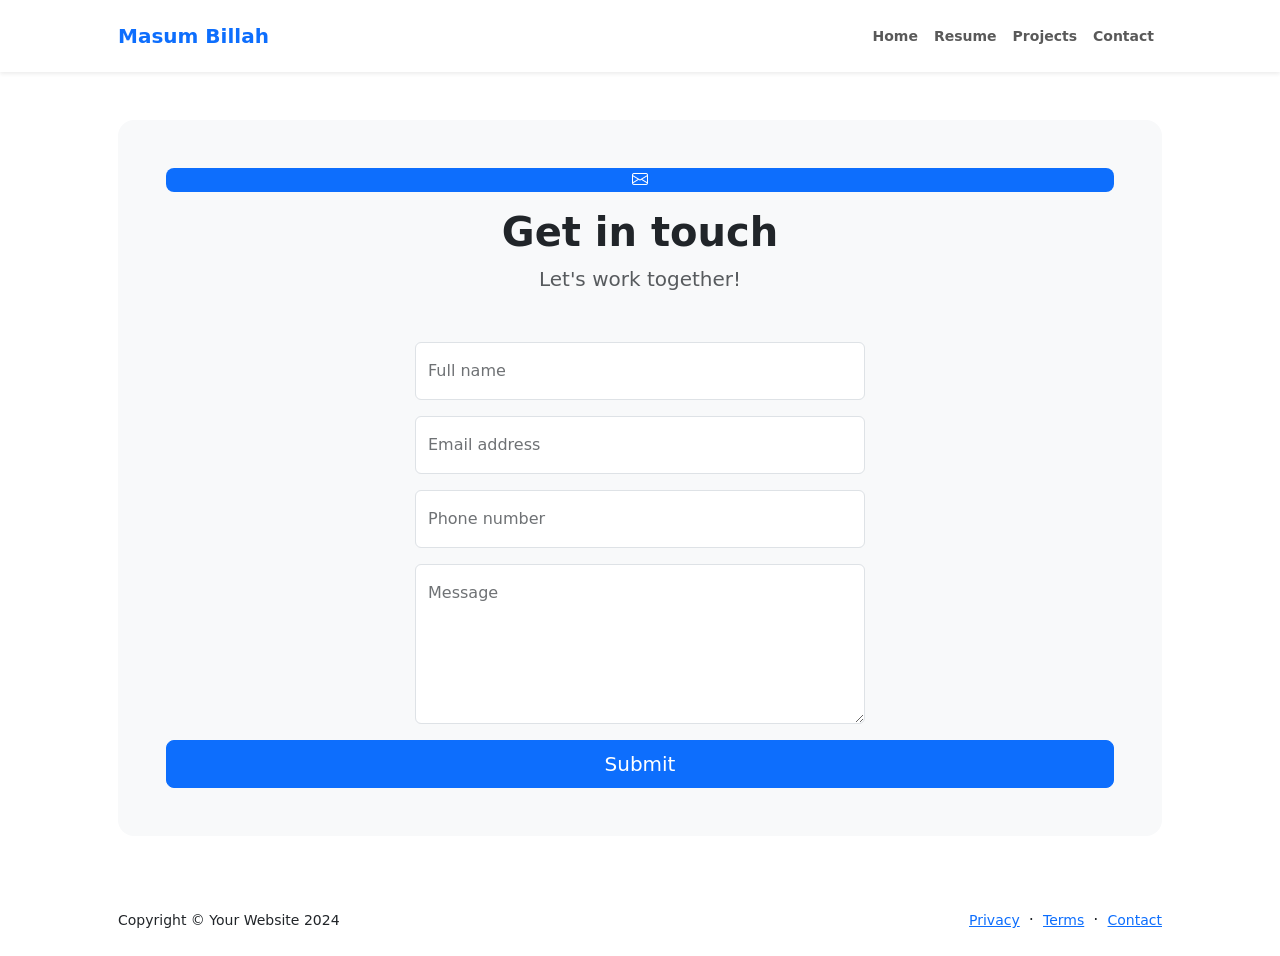
==== contact.html @ 72247282 "Portfolio Web" ====
<!DOCTYPE html>
<html lang="en">
<head>
    <meta charset="UTF-8">
    <meta name="viewport" content="width=device-width, initial-scale=1.0">
    <title>Masum Billah</title>
    <link rel="icon" type="image/x-icon" href="assets/favicon.ico" />
    <link rel="stylesheet" href="./bootstrap.css">
    <link href="https://cdn.jsdelivr.net/npm/bootstrap-icons@1.8.1/font/bootstrap-icons.css" rel="stylesheet" />
</head>
<body class="d-flex flex-column">

    <main>
    <!-- Navigation-->
    <nav class="navbar shadow-sm sticky-top navbar-expand-lg navbar-light bg-white py-3">
        <div class="container px-5">
            <a class="navbar-brand" href="index.html"><span class="fw-bolder text-primary">Masum Billah</span></a>
            <button class="navbar-toggler" type="button" data-bs-toggle="collapse" data-bs-target="#navbarSupportedContent" aria-controls="navbarSupportedContent" aria-expanded="false" aria-label="Toggle navigation"><span class="navbar-toggler-icon"></span></button>
            <div class="collapse navbar-collapse" id="navbarSupportedContent">
                <ul class="navbar-nav ms-auto mb-2 mb-lg-0 small fw-bolder">
                    <li class="nav-item"><a class="nav-link" href="index.html">Home</a></li>
                    <li class="nav-item"><a class="nav-link" href="resume.html">Resume</a></li>
                    <li class="nav-item"><a class="nav-link" href="projects.html">Projects</a></li>
                    <li class="nav-item"><a class="nav-link" href="contact.html">Contact</a></li>
                </ul>
            </div>
        </div>
    </nav>


    
    <section class="py-5">
        <div class="container px-5">
             <!-- Contact form-->
             <div class="bg-light rounded-4 py-5 px-4 px-md-5">
                <div class="text-center mb-5">
                    <div class="feature bg-primary bg-gradient-primary-to-secondary text-white rounded-3 mb-3"><i class="bi bi-envelope"></i></div>
                    <h1 class="fw-bolder">Get in touch</h1>
                    <p class="lead fw-normal text-muted mb-0">Let's work together!</p>
                </div>
                <div class="row gx-5 justify-content-center">
                    <div class="col-lg-8 col-xl-6">

                        <form id="contactForm">
                            <!-- Name input-->
                            <div class="form-floating mb-3">
                                <input class="form-control" id="name" type="text" placeholder="Enter your name..."/>
                                <label for="name">Full name</label>
                            </div>
                            <!-- Email address input-->
                            <div class="form-floating mb-3">
                                <input class="form-control" id="email" type="email" placeholder="name@example.com" />
                                <label for="email">Email address</label>
                            </div>
                            <!-- Phone number input-->
                            <div class="form-floating mb-3">
                                <input class="form-control" id="phone" type="tel" placeholder="(123) 456-7890"/>
                                <label for="phone">Phone number</label>
                            </div>
                            <!-- Message input-->
                            <div class="form-floating mb-3">
                                <textarea class="form-control" id="message" type="text" placeholder="Enter your message here..." style="height: 10rem"></textarea>
                                <label for="message">Message</label>
                            </div>
                            </div>
                            <div class="d-grid"><button class="btn btn-primary btn-lg" id="submitButton" type="submit">Submit</button></div>
                        </form>
                    </div>
                </div>
            </div>
        </div>
    </section>    

    </main>
    <!-- Footer-->
    <footer class="bg-white py-4 mt-auto">
        <div class="container px-5">
            <div class="row align-items-center justify-content-between flex-column flex-sm-row">
                <div class="col-auto"><div class="small m-0">Copyright &copy; Your Website 2024</div></div>
                <div class="col-auto">
                    <a class="small" href="#!">Privacy</a>
                    <span class="mx-1">&middot;</span>
                    <a class="small" href="#!">Terms</a>
                    <span class="mx-1">&middot;</span>
                    <a class="small" href="#!">Contact</a>
                </div>
            </div>
        </div>
    </footer>

    <script src="./bootstrap.bundle.js"></script>
</body>
</html>
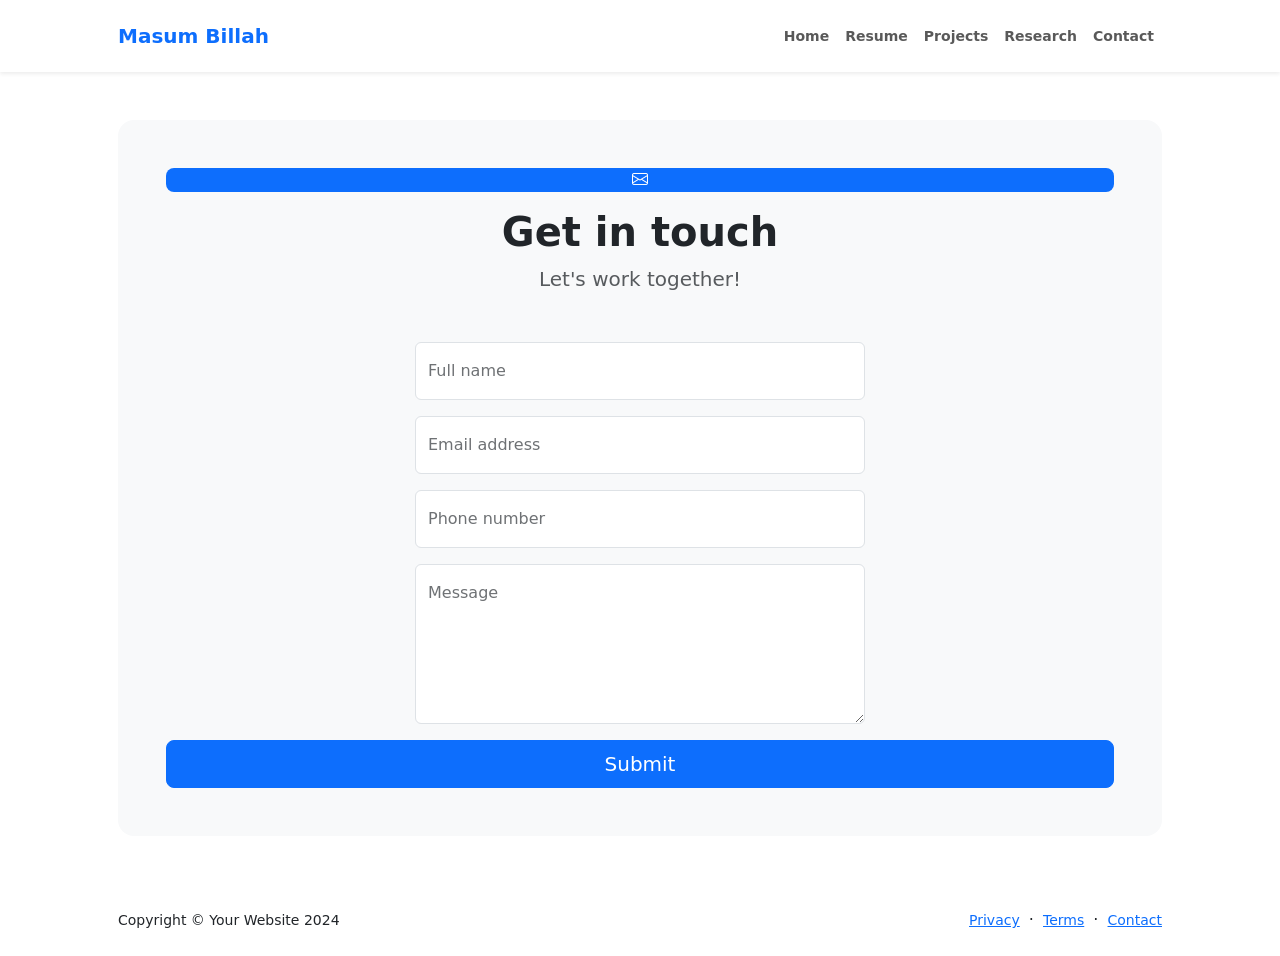
==== commit 6092e55c: "Add research publications to portfolio" ====
--- a/contact.html
+++ b/contact.html
@@ -21,6 +21,7 @@
                     <li class="nav-item"><a class="nav-link" href="index.html">Home</a></li>
                     <li class="nav-item"><a class="nav-link" href="resume.html">Resume</a></li>
                     <li class="nav-item"><a class="nav-link" href="projects.html">Projects</a></li>
+                    <li class="nav-item"><a class="nav-link" href="research.html">Research</a></li>
                     <li class="nav-item"><a class="nav-link" href="contact.html">Contact</a></li>
                 </ul>
             </div>
@@ -90,4 +91,4 @@
 
     <script src="./bootstrap.bundle.js"></script>
 </body>
-</html>+</html>
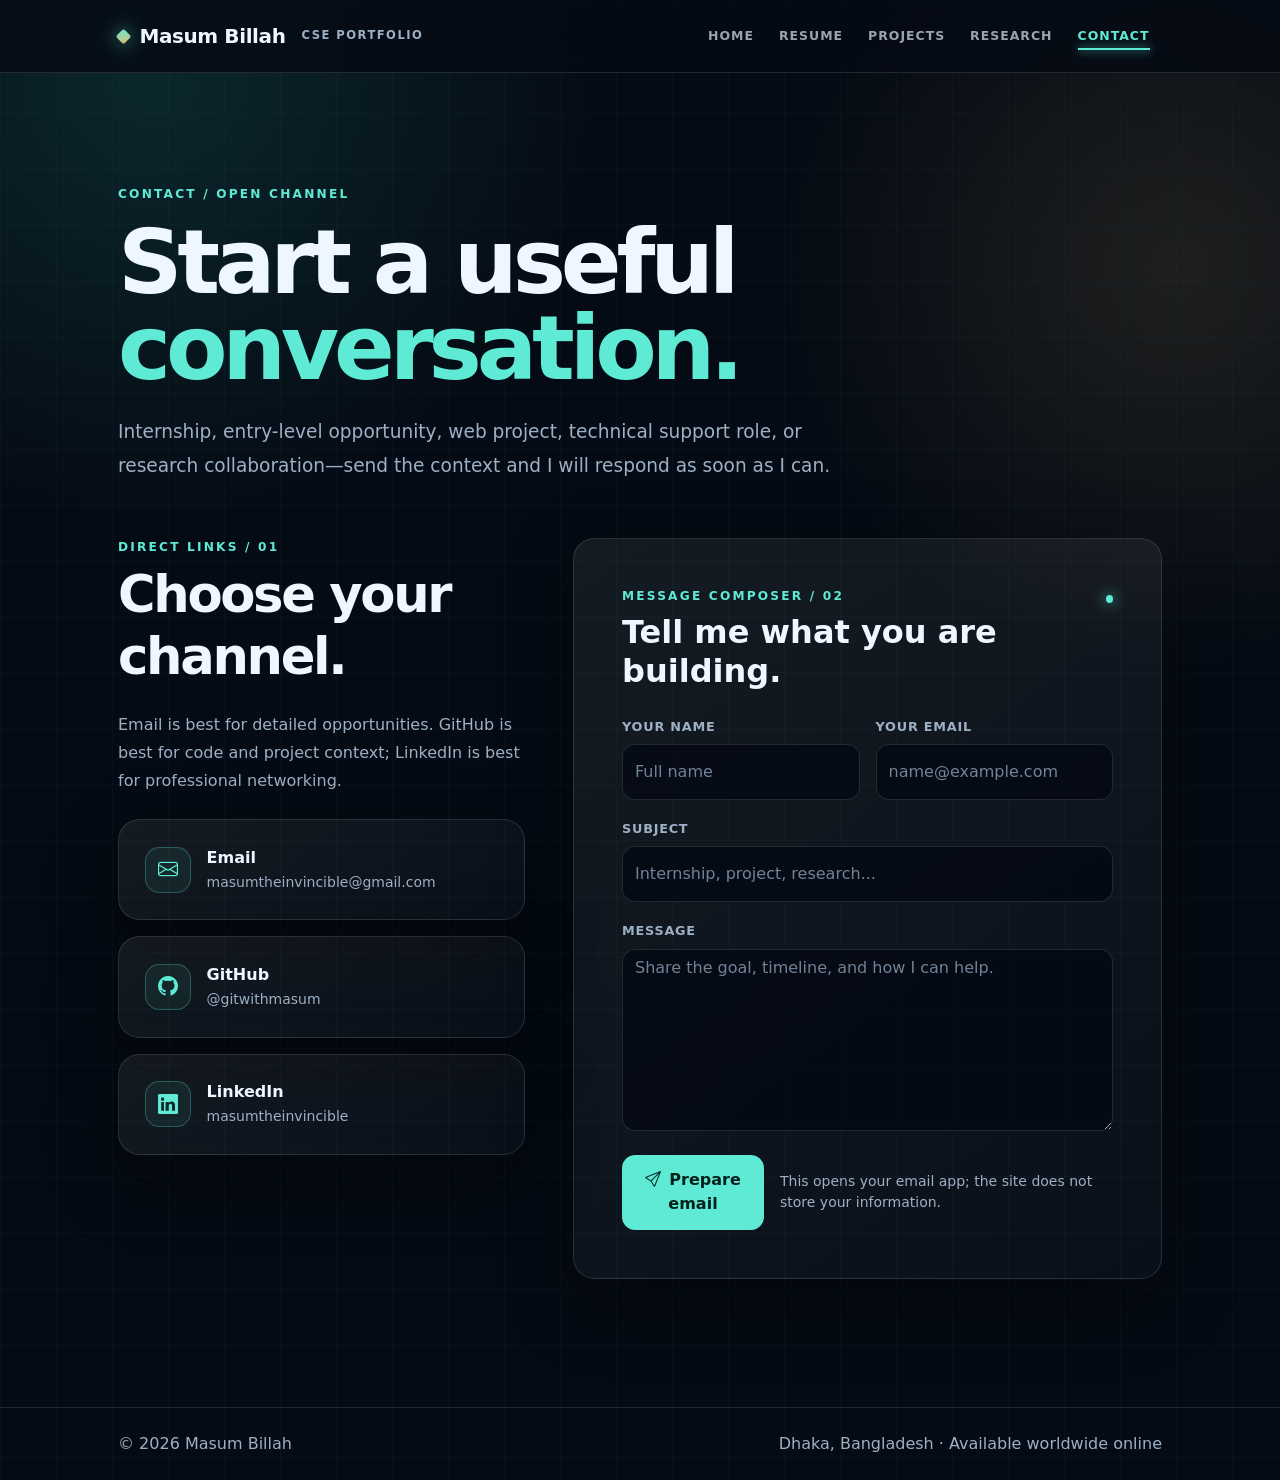
==== commit 7ee23980: "Redesign full portfolio with futuristic system" ====
--- a/contact.html
+++ b/contact.html
@@ -1,94 +1,77 @@
 <!DOCTYPE html>
 <html lang="en">
 <head>
-    <meta charset="UTF-8">
-    <meta name="viewport" content="width=device-width, initial-scale=1.0">
-    <title>Masum Billah</title>
-    <link rel="icon" type="image/x-icon" href="assets/favicon.ico" />
-    <link rel="stylesheet" href="./bootstrap.css">
-    <link href="https://cdn.jsdelivr.net/npm/bootstrap-icons@1.8.1/font/bootstrap-icons.css" rel="stylesheet" />
+  <meta charset="UTF-8">
+  <meta name="viewport" content="width=device-width, initial-scale=1.0">
+  <meta name="description" content="Contact Masum Billah for internships, junior roles, web projects, and research collaboration.">
+  <title>Contact | Masum Billah</title>
+  <link rel="icon" type="image/x-icon" href="assets/favicon.ico">
+  <link rel="stylesheet" href="./bootstrap.css">
+  <link rel="stylesheet" href="./portfolio.css">
+  <link href="https://cdn.jsdelivr.net/npm/bootstrap-icons@1.8.1/font/bootstrap-icons.css" rel="stylesheet">
 </head>
-<body class="d-flex flex-column">
+<body>
+<nav class="navbar site-nav navbar-expand-lg navbar-dark sticky-top py-3">
+  <div class="container px-4 px-lg-5">
+    <a class="navbar-brand d-flex align-items-center" href="index.html"><span class="brand-mark"></span><span>Masum Billah</span><span class="brand-label ms-3">CSE Portfolio</span></a>
+    <button class="navbar-toggler" type="button" data-bs-toggle="collapse" data-bs-target="#siteNav" aria-controls="siteNav" aria-expanded="false" aria-label="Toggle navigation"><span class="navbar-toggler-icon"></span></button>
+    <div class="collapse navbar-collapse" id="siteNav"><ul class="navbar-nav ms-auto mb-2 mb-lg-0">
+      <li class="nav-item"><a class="nav-link" href="index.html">Home</a></li><li class="nav-item"><a class="nav-link" href="resume.html">Resume</a></li><li class="nav-item"><a class="nav-link" href="projects.html">Projects</a></li><li class="nav-item"><a class="nav-link" href="research.html">Research</a></li><li class="nav-item"><a class="nav-link active" aria-current="page" href="contact.html">Contact</a></li>
+    </ul></div>
+  </div>
+</nav>
 
-    <main>
-    <!-- Navigation-->
-    <nav class="navbar shadow-sm sticky-top navbar-expand-lg navbar-light bg-white py-3">
-        <div class="container px-5">
-            <a class="navbar-brand" href="index.html"><span class="fw-bolder text-primary">Masum Billah</span></a>
-            <button class="navbar-toggler" type="button" data-bs-toggle="collapse" data-bs-target="#navbarSupportedContent" aria-controls="navbarSupportedContent" aria-expanded="false" aria-label="Toggle navigation"><span class="navbar-toggler-icon"></span></button>
-            <div class="collapse navbar-collapse" id="navbarSupportedContent">
-                <ul class="navbar-nav ms-auto mb-2 mb-lg-0 small fw-bolder">
-                    <li class="nav-item"><a class="nav-link" href="index.html">Home</a></li>
-                    <li class="nav-item"><a class="nav-link" href="resume.html">Resume</a></li>
-                    <li class="nav-item"><a class="nav-link" href="projects.html">Projects</a></li>
-                    <li class="nav-item"><a class="nav-link" href="research.html">Research</a></li>
-                    <li class="nav-item"><a class="nav-link" href="contact.html">Contact</a></li>
-                </ul>
-            </div>
+<main>
+  <header class="page-hero compact">
+    <div class="container px-4 px-lg-5">
+      <div class="eyebrow mb-3">Contact / open channel</div>
+      <h1 class="display-title mb-4">Start a useful <span class="accent">conversation.</span></h1>
+      <p class="hero-copy mb-0">Internship, entry-level opportunity, web project, technical support role, or research collaboration—send the context and I will respond as soon as I can.</p>
+    </div>
+  </header>
+
+  <section class="section-space pt-2" aria-labelledby="contact-heading">
+    <div class="container px-4 px-lg-5">
+      <div class="row g-4 g-lg-5">
+        <div class="col-lg-5">
+          <div class="eyebrow mb-2">Direct links / 01</div>
+          <h2 class="section-heading h1 mb-4" id="contact-heading">Choose your channel.</h2>
+          <p class="section-copy mb-4">Email is best for detailed opportunities. GitHub is best for code and project context; LinkedIn is best for professional networking.</p>
+          <div class="d-grid gap-3">
+            <a class="contact-card contact-link" href="mailto:masumtheinvincible@gmail.com"><span class="card-icon"><i class="bi bi-envelope"></i></span><span><strong class="d-block">Email</strong><small class="muted">masumtheinvincible@gmail.com</small></span></a>
+            <a class="contact-card contact-link" href="https://github.com/gitwithmasum" target="_blank" rel="noopener"><span class="card-icon"><i class="bi bi-github"></i></span><span><strong class="d-block">GitHub</strong><small class="muted">@gitwithmasum</small></span></a>
+            <a class="contact-card contact-link" href="https://www.linkedin.com/in/masumtheinvincible/" target="_blank" rel="noopener"><span class="card-icon"><i class="bi bi-linkedin"></i></span><span><strong class="d-block">LinkedIn</strong><small class="muted">masumtheinvincible</small></span></a>
+          </div>
         </div>
-    </nav>
+        <div class="col-lg-7">
+          <div class="glass-card p-4 p-md-5">
+            <div class="d-flex justify-content-between align-items-start gap-3 mb-4"><div><div class="eyebrow mb-2">Message composer / 02</div><h2 class="h2 fw-bold mb-0">Tell me what you are building.</h2></div><span class="status-dot mt-2" aria-hidden="true"></span></div>
+            <form id="contactForm">
+              <div class="row g-3">
+                <div class="col-md-6"><label class="form-label" for="name">Your name</label><input class="form-control" id="name" name="name" type="text" placeholder="Full name" required></div>
+                <div class="col-md-6"><label class="form-label" for="email">Your email</label><input class="form-control" id="email" name="email" type="email" placeholder="name@example.com" required></div>
+                <div class="col-12"><label class="form-label" for="subject">Subject</label><input class="form-control" id="subject" name="subject" type="text" placeholder="Internship, project, research..." required></div>
+                <div class="col-12"><label class="form-label" for="message">Message</label><textarea class="form-control" id="message" name="message" rows="7" placeholder="Share the goal, timeline, and how I can help." required></textarea></div>
+                <div class="col-12 d-flex flex-column flex-sm-row align-items-sm-center gap-3 mt-4"><button class="btn btn-primary-future" type="submit"><i class="bi bi-send me-2"></i>Prepare email</button><small class="muted">This opens your email app; the site does not store your information.</small></div>
+              </div>
+            </form>
+          </div>
+        </div>
+      </div>
+    </div>
+  </section>
+</main>
 
-
-    
-    <section class="py-5">
-        <div class="container px-5">
-             <!-- Contact form-->
-             <div class="bg-light rounded-4 py-5 px-4 px-md-5">
-                <div class="text-center mb-5">
-                    <div class="feature bg-primary bg-gradient-primary-to-secondary text-white rounded-3 mb-3"><i class="bi bi-envelope"></i></div>
-                    <h1 class="fw-bolder">Get in touch</h1>
-                    <p class="lead fw-normal text-muted mb-0">Let's work together!</p>
-                </div>
-                <div class="row gx-5 justify-content-center">
-                    <div class="col-lg-8 col-xl-6">
-
-                        <form id="contactForm">
-                            <!-- Name input-->
-                            <div class="form-floating mb-3">
-                                <input class="form-control" id="name" type="text" placeholder="Enter your name..."/>
-                                <label for="name">Full name</label>
-                            </div>
-                            <!-- Email address input-->
-                            <div class="form-floating mb-3">
-                                <input class="form-control" id="email" type="email" placeholder="name@example.com" />
-                                <label for="email">Email address</label>
-                            </div>
-                            <!-- Phone number input-->
-                            <div class="form-floating mb-3">
-                                <input class="form-control" id="phone" type="tel" placeholder="(123) 456-7890"/>
-                                <label for="phone">Phone number</label>
-                            </div>
-                            <!-- Message input-->
-                            <div class="form-floating mb-3">
-                                <textarea class="form-control" id="message" type="text" placeholder="Enter your message here..." style="height: 10rem"></textarea>
-                                <label for="message">Message</label>
-                            </div>
-                            </div>
-                            <div class="d-grid"><button class="btn btn-primary btn-lg" id="submitButton" type="submit">Submit</button></div>
-                        </form>
-                    </div>
-                </div>
-            </div>
-        </div>
-    </section>    
-
-    </main>
-    <!-- Footer-->
-    <footer class="bg-white py-4 mt-auto">
-        <div class="container px-5">
-            <div class="row align-items-center justify-content-between flex-column flex-sm-row">
-                <div class="col-auto"><div class="small m-0">Copyright &copy; Your Website 2024</div></div>
-                <div class="col-auto">
-                    <a class="small" href="#!">Privacy</a>
-                    <span class="mx-1">&middot;</span>
-                    <a class="small" href="#!">Terms</a>
-                    <span class="mx-1">&middot;</span>
-                    <a class="small" href="#!">Contact</a>
-                </div>
-            </div>
-        </div>
-    </footer>
-
-    <script src="./bootstrap.bundle.js"></script>
+<footer class="site-footer py-4 mt-5"><div class="container px-4 px-lg-5 d-flex flex-column flex-sm-row justify-content-between gap-2"><span>&copy; 2026 Masum Billah</span><span>Dhaka, Bangladesh · Available worldwide online</span></div></footer>
+<script src="./bootstrap.bundle.js"></script>
+<script>
+  document.getElementById('contactForm').addEventListener('submit', function (event) {
+    event.preventDefault();
+    const data = new FormData(event.currentTarget);
+    const subject = encodeURIComponent(data.get('subject'));
+    const body = encodeURIComponent(`Hello Masum,\n\n${data.get('message')}\n\nFrom: ${data.get('name')}\nEmail: ${data.get('email')}`);
+    window.location.href = `mailto:masumtheinvincible@gmail.com?subject=${subject}&body=${body}`;
+  });
+</script>
 </body>
 </html>
--- a/portfolio.css
+++ b/portfolio.css
@@ -0,0 +1,247 @@
+:root {
+  --bg: #050b14;
+  --bg-soft: #081321;
+  --panel: rgba(14, 28, 45, 0.78);
+  --panel-strong: #0e1c2d;
+  --text: #eef6ff;
+  --muted: #9db0c4;
+  --teal: #5eead4;
+  --teal-strong: #2dd4bf;
+  --gold: #e8bd73;
+  --blue: #7dd3fc;
+  --line: rgba(255, 255, 255, 0.12);
+  --line-bright: rgba(94, 234, 212, 0.42);
+  --shadow: 0 24px 80px rgba(0, 0, 0, 0.32);
+}
+
+* { box-sizing: border-box; }
+html { scroll-behavior: smooth; }
+body {
+  min-height: 100vh;
+  margin: 0;
+  color: var(--text);
+  background:
+    radial-gradient(circle at 12% 5%, rgba(45, 212, 191, 0.14), transparent 28rem),
+    radial-gradient(circle at 92% 18%, rgba(232, 189, 115, 0.11), transparent 25rem),
+    linear-gradient(rgba(125, 211, 252, 0.025) 1px, transparent 1px),
+    linear-gradient(90deg, rgba(125, 211, 252, 0.025) 1px, transparent 1px),
+    var(--bg);
+  background-size: auto, auto, 56px 56px, 56px 56px, auto;
+  font-family: Inter, ui-sans-serif, system-ui, -apple-system, "Segoe UI", sans-serif;
+}
+
+a { color: var(--teal); }
+a:hover { color: #99f6e4; }
+img { max-width: 100%; }
+
+.site-nav {
+  background: rgba(5, 11, 20, 0.86) !important;
+  border-bottom: 1px solid var(--line);
+  backdrop-filter: blur(18px);
+  -webkit-backdrop-filter: blur(18px);
+}
+.brand-mark {
+  width: 11px;
+  height: 11px;
+  display: inline-block;
+  flex: 0 0 auto;
+  margin-right: 0.65rem;
+  border-radius: 2px;
+  background: linear-gradient(135deg, var(--teal), var(--gold));
+  box-shadow: 0 0 18px rgba(94, 234, 212, 0.7);
+  transform: rotate(45deg);
+}
+.navbar-brand { color: var(--text) !important; font-weight: 800; letter-spacing: -0.02em; }
+.brand-label { color: var(--muted); font-size: 0.72rem; font-weight: 600; letter-spacing: 0.13em; text-transform: uppercase; }
+.site-nav .nav-link {
+  position: relative;
+  color: var(--text) !important;
+  padding: 0.55rem 0.78rem !important;
+  font-size: 0.78rem;
+  font-weight: 750;
+  letter-spacing: 0.08em;
+  text-transform: uppercase;
+  opacity: 0.65;
+  transition: color 0.2s ease, opacity 0.2s ease;
+}
+.site-nav .nav-link::after {
+  content: "";
+  position: absolute;
+  right: 0.78rem;
+  bottom: 0.25rem;
+  left: 0.78rem;
+  height: 2px;
+  background: var(--teal);
+  box-shadow: 0 0 10px var(--teal);
+  transform: scaleX(0);
+  transition: transform 0.22s ease;
+}
+.site-nav .nav-link:hover,
+.site-nav .nav-link.active { color: var(--teal) !important; opacity: 1; }
+.site-nav .nav-link:hover::after,
+.site-nav .nav-link.active::after { transform: scaleX(1); }
+.navbar-toggler { border-color: var(--line); }
+.navbar-toggler:focus { box-shadow: 0 0 0 0.2rem rgba(94, 234, 212, 0.14); }
+.navbar-toggler-icon { filter: invert(1); }
+
+.page-hero { padding: 7rem 0 4.75rem; }
+.page-hero.compact { padding-bottom: 3rem; }
+.eyebrow {
+  color: var(--teal);
+  font-size: 0.76rem;
+  font-weight: 800;
+  letter-spacing: 0.18em;
+  text-transform: uppercase;
+}
+.display-title {
+  max-width: 980px;
+  margin: 0;
+  font-size: clamp(2.75rem, 7vw, 6rem);
+  font-weight: 800;
+  line-height: 0.96;
+  letter-spacing: -0.058em;
+}
+.display-title .accent { color: var(--teal); }
+.hero-copy {
+  max-width: 760px;
+  color: var(--muted);
+  font-size: clamp(1rem, 2vw, 1.16rem);
+  line-height: 1.8;
+}
+.status-chip,
+.tag {
+  display: inline-flex;
+  align-items: center;
+  border: 1px solid var(--line);
+  border-radius: 999px;
+}
+.status-chip { gap: 0.55rem; padding: 0.55rem 0.9rem; color: var(--muted); font-size: 0.82rem; }
+.status-dot { width: 8px; height: 8px; border-radius: 50%; background: var(--teal); box-shadow: 0 0 14px var(--teal); }
+.tag { margin: 0.2rem 0.2rem 0.2rem 0; padding: 0.34rem 0.68rem; color: var(--teal); border-color: rgba(94, 234, 212, 0.3); font-size: 0.72rem; font-weight: 700; }
+
+.glass-card,
+.feature-card,
+.project-card,
+.paper-card,
+.timeline-card,
+.contact-card {
+  border: 1px solid var(--line);
+  border-radius: 1.35rem;
+  background: linear-gradient(145deg, rgba(255, 255, 255, 0.068), rgba(255, 255, 255, 0.022));
+  box-shadow: var(--shadow);
+}
+.feature-card,
+.project-card,
+.paper-card,
+.timeline-card,
+.contact-card { height: 100%; padding: 1.6rem; transition: transform 0.25s ease, border-color 0.25s ease; }
+.feature-card:hover,
+.project-card:hover,
+.paper-card:hover,
+.contact-card:hover { transform: translateY(-6px); border-color: var(--line-bright); }
+.card-number { color: var(--teal); font-size: 1.9rem; font-weight: 850; line-height: 1; }
+.card-icon {
+  display: inline-grid;
+  width: 46px;
+  height: 46px;
+  place-items: center;
+  border: 1px solid rgba(94, 234, 212, 0.28);
+  border-radius: 0.9rem;
+  color: var(--teal);
+  background: rgba(94, 234, 212, 0.07);
+  font-size: 1.25rem;
+}
+.muted { color: var(--muted) !important; }
+.section-space { padding: 5rem 0; }
+.section-heading { max-width: 760px; font-size: clamp(2rem, 4vw, 3.6rem); font-weight: 800; letter-spacing: -0.045em; }
+.section-copy { max-width: 700px; color: var(--muted); line-height: 1.75; }
+
+.btn-primary-future,
+.btn-outline-future {
+  border-radius: 0.8rem;
+  padding: 0.78rem 1.1rem;
+  font-weight: 800;
+}
+.btn-primary-future { border-color: var(--teal); color: #03211d; background: var(--teal); }
+.btn-primary-future:hover { border-color: #99f6e4; color: #03211d; background: #99f6e4; transform: translateY(-2px); }
+.btn-outline-future { border-color: var(--line); color: var(--text); background: rgba(255, 255, 255, 0.025); }
+.btn-outline-future:hover { border-color: rgba(255, 255, 255, 0.34); color: var(--text); background: rgba(255, 255, 255, 0.08); transform: translateY(-2px); }
+
+.profile-frame { position: relative; max-width: 410px; margin-inline: auto; padding: 1rem; overflow: hidden; }
+.profile-frame::before {
+  content: "";
+  position: absolute;
+  inset: -35%;
+  background: conic-gradient(from 90deg, transparent, rgba(94, 234, 212, 0.42), transparent 34%, rgba(232, 189, 115, 0.3), transparent 70%);
+  animation: orbit 12s linear infinite;
+}
+.profile-frame::after { content: ""; position: absolute; inset: 1rem; border-radius: 1.1rem; background: var(--panel-strong); }
+.profile-frame img { position: relative; z-index: 1; width: 100%; aspect-ratio: 4 / 5; border-radius: 1.1rem; object-fit: cover; object-position: top center; filter: saturate(0.9) contrast(1.03); }
+.profile-label { position: absolute; z-index: 2; right: 2rem; bottom: 2rem; left: 2rem; padding: 0.8rem 1rem; border: 1px solid var(--line); border-radius: 0.8rem; background: rgba(5, 11, 20, 0.84); backdrop-filter: blur(10px); }
+@keyframes orbit { to { transform: rotate(360deg); } }
+
+.stat { padding: 1.1rem; border-left: 2px solid var(--teal); background: rgba(94, 234, 212, 0.045); }
+.stat strong { display: block; color: var(--gold); font-size: 1.35rem; }
+.stat span { color: var(--muted); font-size: 0.76rem; letter-spacing: 0.07em; text-transform: uppercase; }
+.skill-cloud { display: flex; flex-wrap: wrap; gap: 0.65rem; }
+.skill-pill { padding: 0.68rem 0.84rem; border: 1px solid var(--line); border-radius: 0.75rem; color: var(--text); background: rgba(255,255,255,0.035); font-size: 0.86rem; font-weight: 650; }
+
+.terminal { padding: 1.1rem; border: 1px solid var(--line); border-radius: 1rem; background: #030811; box-shadow: inset 0 0 40px rgba(94, 234, 212, 0.025); font-family: "SFMono-Regular", Consolas, monospace; }
+.terminal-top { display: flex; gap: 0.42rem; margin-bottom: 1rem; }
+.terminal-dot { width: 10px; height: 10px; border-radius: 50%; background: #fb7185; }
+.terminal-dot:nth-child(2) { background: var(--gold); }
+.terminal-dot:nth-child(3) { background: var(--teal); }
+.terminal-line { color: var(--muted); font-size: 0.86rem; line-height: 1.85; }
+.terminal-line .prompt { color: var(--teal); }
+.terminal-line .value { color: var(--gold); }
+
+.project-visual { min-height: 180px; display: grid; place-items: center; margin: -1.6rem -1.6rem 1.4rem; overflow: hidden; border-bottom: 1px solid var(--line); border-radius: 1.35rem 1.35rem 0 0; background: radial-gradient(circle at 25% 25%, rgba(94,234,212,.22), transparent 38%), #0a1727; }
+.project-visual img { width: 100%; height: 210px; object-fit: cover; opacity: 0.8; }
+.project-glyph { font-size: 4rem; color: var(--teal); filter: drop-shadow(0 0 22px rgba(94,234,212,.38)); }
+
+.timeline { position: relative; padding-left: 1.3rem; }
+.timeline::before { content: ""; position: absolute; top: 0.5rem; bottom: 0.5rem; left: 0; width: 1px; background: linear-gradient(var(--teal), rgba(94,234,212,.08)); }
+.timeline-card { position: relative; margin-bottom: 1.25rem; }
+.timeline-card::before { content: ""; position: absolute; top: 1.9rem; left: -1.68rem; width: 11px; height: 11px; border: 2px solid var(--bg); border-radius: 50%; background: var(--teal); box-shadow: 0 0 16px var(--teal); }
+.timeline-meta { color: var(--teal); font-size: 0.76rem; font-weight: 800; letter-spacing: 0.12em; text-transform: uppercase; }
+
+.metric-grid { display: grid; grid-template-columns: repeat(2, minmax(0, 1fr)); gap: 0.75rem; margin: 1.2rem 0; }
+.metric { padding: 0.8rem; border: 1px solid var(--line); border-radius: 0.8rem; background: rgba(0, 0, 0, 0.22); }
+.metric strong { display: block; color: var(--gold); font-size: 1.15rem; }
+.metric span { color: var(--muted); font-size: 0.7rem; letter-spacing: 0.08em; text-transform: uppercase; }
+.integrity { padding: 1.5rem; border: 1px solid rgba(232, 189, 115, 0.2); border-left: 3px solid var(--gold); border-radius: 0.9rem; color: var(--muted); background: rgba(232, 189, 115, 0.065); }
+
+.form-control,
+.form-control:focus { color: var(--text); background: rgba(2, 8, 17, 0.72); }
+.form-control { min-height: 56px; border-color: var(--line); border-radius: 0.8rem; }
+.form-control:focus { border-color: var(--teal); box-shadow: 0 0 0 0.2rem rgba(94, 234, 212, 0.09); }
+.form-control::placeholder { color: #718397; }
+.form-label { color: var(--muted); font-size: 0.8rem; font-weight: 700; letter-spacing: 0.06em; text-transform: uppercase; }
+.contact-link { display: flex; gap: 1rem; align-items: center; color: var(--text); text-decoration: none; }
+.contact-link:hover { color: var(--teal); }
+
+.cta-panel { position: relative; overflow: hidden; padding: clamp(2rem, 6vw, 4.5rem); border: 1px solid var(--line); border-radius: 1.6rem; background: linear-gradient(135deg, rgba(94,234,212,.1), rgba(232,189,115,.07)); }
+.cta-panel::after { content: ""; position: absolute; top: -90px; right: -90px; width: 240px; height: 240px; border: 1px solid rgba(94,234,212,.2); border-radius: 50%; box-shadow: 0 0 80px rgba(94,234,212,.12); }
+.site-footer { border-top: 1px solid var(--line); color: var(--muted); }
+.social-link { display: inline-grid; width: 42px; height: 42px; place-items: center; border: 1px solid var(--line); border-radius: 0.8rem; color: var(--text); text-decoration: none; }
+.social-link:hover { border-color: var(--teal); color: var(--teal); transform: translateY(-2px); }
+
+@media (max-width: 991.98px) {
+  .page-hero { padding-top: 5rem; }
+  .navbar-collapse { padding-top: 1rem; }
+  .site-nav .nav-link { padding-inline: 0 !important; }
+  .site-nav .nav-link::after { right: auto; left: 0; width: 2.2rem; }
+}
+@media (max-width: 575.98px) {
+  .brand-label { display: none; }
+  .page-hero { padding: 4rem 0 3rem; }
+  .section-space { padding: 3.5rem 0; }
+  .display-title { font-size: clamp(2.65rem, 15vw, 4.25rem); }
+  .feature-card, .project-card, .paper-card, .timeline-card, .contact-card { padding: 1.25rem; }
+  .project-visual { margin: -1.25rem -1.25rem 1.25rem; }
+  .metric-grid { grid-template-columns: 1fr; }
+}
+@media (prefers-reduced-motion: reduce) {
+  html { scroll-behavior: auto; }
+  *, *::before, *::after { animation-duration: 0.01ms !important; animation-iteration-count: 1 !important; transition-duration: 0.01ms !important; }
+}
